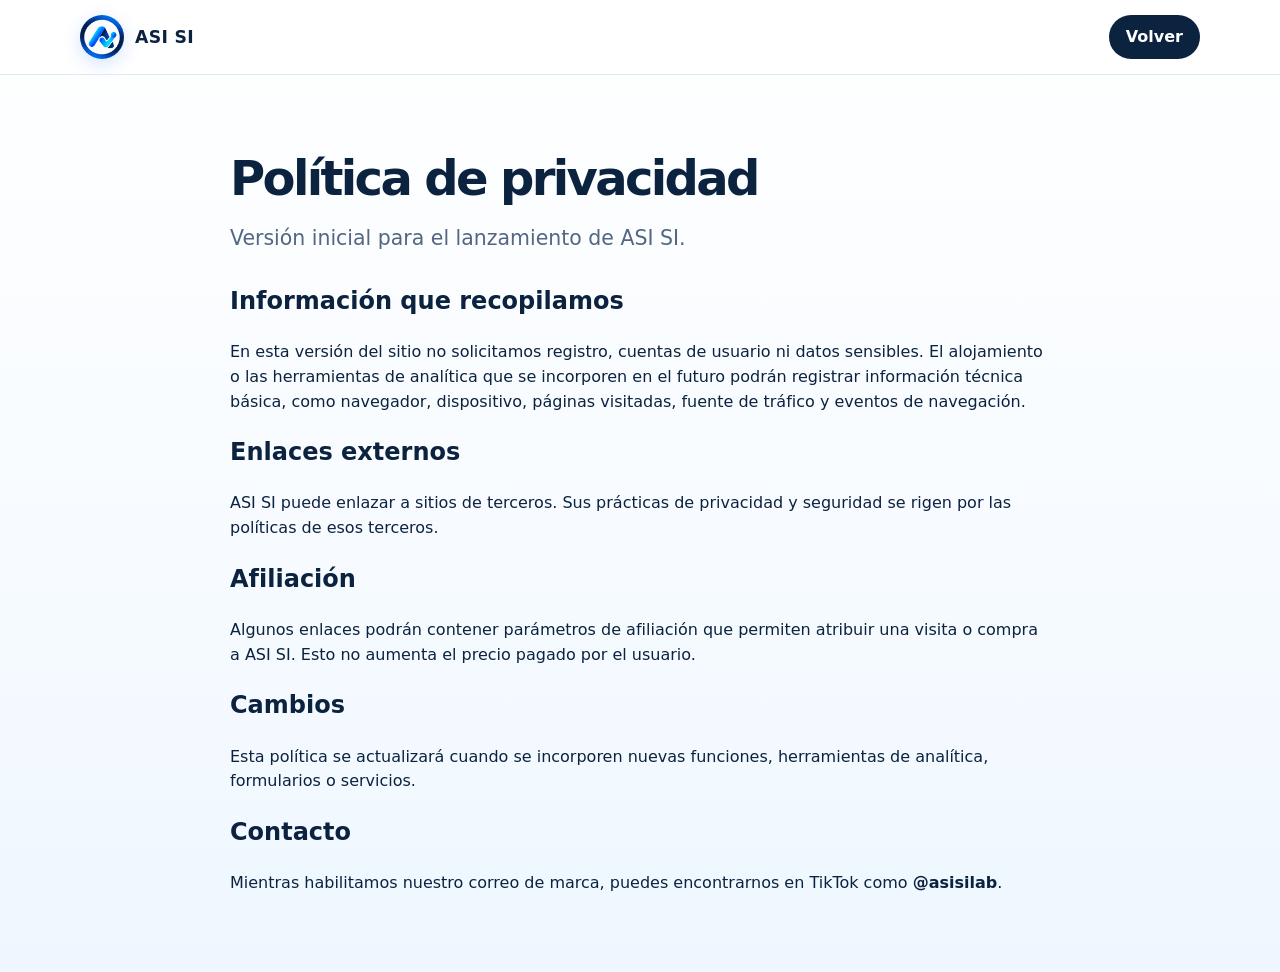
==== privacy.html @ ff2ea155 "Add files via upload" ====
<!doctype html>
<html lang="es">
<head>
  <meta charset="utf-8">
  <meta name="viewport" content="width=device-width,initial-scale=1">
  <title>Privacidad — ASI SI</title>
  <link rel="stylesheet" href="styles.css">
  <link rel="icon" href="logo-oficial.png">
  <!-- TikTok Pixel Code Start -->
  <script>
  !function (w, d, t) {
    w.TiktokAnalyticsObject=t;var ttq=w[t]=w[t]||[];ttq.methods=["page","track","identify","instances","debug","on","off","once","ready","alias","group","enableCookie","disableCookie","holdConsent","revokeConsent","grantConsent"],ttq.setAndDefer=function(t,e){t[e]=function(){t.push([e].concat(Array.prototype.slice.call(arguments,0)))}};
    for(var i=0;i<ttq.methods.length;i++)ttq.setAndDefer(ttq,ttq.methods[i]);
    ttq.instance=function(t){var e=ttq._i[t]||[];for(var n=0;n<ttq.methods.length;n++)ttq.setAndDefer(e,ttq.methods[n]);return e};
    ttq.load=function(e,n){var r="https://analytics.tiktok.com/i18n/pixel/events.js",o=n&&n.partner;ttq._i=ttq._i||{},ttq._i[e]=[],ttq._i[e]._u=r,ttq._t=ttq._t||{},ttq._t[e]=+new Date,ttq._o=ttq._o||{},ttq._o[e]=n||{};n=document.createElement("script"),n.type="text/javascript",n.async=!0,n.src=r+"?sdkid="+e+"&lib="+t;e=document.getElementsByTagName("script")[0],e.parentNode.insertBefore(n,e)};
    ttq.load('DAIODBJC77UC8FLK3J60');
    ttq.page();
  }(window, document, 'ttq');
  </script>
  <!-- TikTok Pixel Code End -->
  <script defer src="tiktok-events.js"></script>
  <!-- Impact Tracking Code Start -->
  <script type="text/javascript">(function(i,m,p,a,c,t){c.ire_o=p;c[p]=c[p]||function(){(c[p].a=c[p].a||[]).push(arguments)};t=a.createElement(m);var z=a.getElementsByTagName(m)[0];t.async=1;t.src=i;z.parentNode.insertBefore(t,z)})('https://utt.impactcdn.com/P-A7763350-9951-4fc5-b5cd-1e7d2efd734a1.js','script','impactStat',document,window);impactStat('trackImpression');</script>
  <!-- Impact Tracking Code End -->
</head>
<body><header><div class="container nav"><a class="brand" href="index.html"><img src="logo-oficial.png" alt="ASI SI"><span>ASI SI</span></a><a class="nav-cta" href="index.html">Volver</a></div></header><main class="section"><div class="container" style="max-width:820px"><h1 style="font-size:3rem">Política de privacidad</h1><p class="lead">Versión inicial para el lanzamiento de ASI SI.</p><h2>Información que recopilamos</h2><p>En esta versión del sitio no solicitamos registro, cuentas de usuario ni datos sensibles. El alojamiento o las herramientas de analítica que se incorporen en el futuro podrán registrar información técnica básica, como navegador, dispositivo, páginas visitadas, fuente de tráfico y eventos de navegación.</p><h2>Enlaces externos</h2><p>ASI SI puede enlazar a sitios de terceros. Sus prácticas de privacidad y seguridad se rigen por las políticas de esos terceros.</p><h2>Afiliación</h2><p>Algunos enlaces podrán contener parámetros de afiliación que permiten atribuir una visita o compra a ASI SI. Esto no aumenta el precio pagado por el usuario.</p><h2>Cambios</h2><p>Esta política se actualizará cuando se incorporen nuevas funciones, herramientas de analítica, formularios o servicios.</p><h2>Contacto</h2><p>Mientras habilitamos nuestro correo de marca, puedes encontrarnos en TikTok como <a href="https://www.tiktok.com/@asisilab" target="_blank" rel="noopener"><strong>@asisilab</strong></a>.</p></div></main></body>
</html>
---- styles.css ----
:root{
  --navy:#062a63;
  --navy-2:#0a3d8f;
  --blue:#0f67ff;
  --cyan:#16d5e8;
  --ink:#0c2340;
  --muted:#60718a;
  --bg:#f7fbff;
  --card:#ffffff;
  --line:#dbe8f6;
  --soft:#eef7ff;
  --shadow:0 16px 45px rgba(6,42,99,.10);
  --radius:24px;
}
*{box-sizing:border-box}
html{scroll-behavior:smooth}
body{margin:0;font-family:Inter,ui-sans-serif,system-ui,-apple-system,BlinkMacSystemFont,"Segoe UI",sans-serif;background:linear-gradient(180deg,#fff 0%,#f7fbff 55%,#eef7ff 100%);color:var(--ink);line-height:1.55}
a{color:inherit;text-decoration:none}
.container{width:min(1120px,calc(100% - 34px));margin:auto}
header{position:sticky;top:0;z-index:30;background:rgba(255,255,255,.88);backdrop-filter:blur(14px);border-bottom:1px solid rgba(219,232,246,.9)}
.nav{height:74px;display:flex;align-items:center;justify-content:space-between;gap:20px}
.brand{display:flex;align-items:center;gap:11px;font-weight:800;letter-spacing:.02em}
.brand img{width:44px;height:44px;border-radius:50%;object-fit:cover;box-shadow:0 5px 18px rgba(15,103,255,.18)}
.brand span{font-size:1.08rem}
.navlinks{display:flex;gap:22px;align-items:center;color:#36506f;font-weight:650;font-size:.94rem}
.nav-cta,.btn-primary,.btn-secondary{display:inline-flex;align-items:center;justify-content:center;border-radius:999px;font-weight:800;transition:.2s ease}
.nav-cta{padding:10px 17px;background:var(--ink);color:#fff}
.hero{padding:82px 0 54px;overflow:hidden;position:relative}
.hero:after{content:"";position:absolute;width:480px;height:480px;border-radius:50%;background:radial-gradient(circle,rgba(22,213,232,.20),rgba(15,103,255,.08) 45%,transparent 70%);right:-120px;top:-90px;pointer-events:none}
.hero-grid{display:grid;grid-template-columns:1.08fr .92fr;gap:56px;align-items:center;position:relative;z-index:1}
.eyebrow{display:inline-flex;align-items:center;gap:8px;padding:8px 12px;border-radius:999px;background:var(--soft);border:1px solid #d8ecff;color:var(--navy-2);font-weight:800;font-size:.78rem;text-transform:uppercase;letter-spacing:.08em}
.dot{width:8px;height:8px;border-radius:50%;background:linear-gradient(135deg,var(--blue),var(--cyan))}
h1{font-size:clamp(2.65rem,6vw,5.7rem);line-height:.94;margin:21px 0 22px;letter-spacing:-.055em;max-width:760px}
h1 .accent{background:linear-gradient(90deg,var(--blue),#1597ff,var(--cyan));-webkit-background-clip:text;background-clip:text;color:transparent}
.lead{font-size:clamp(1.08rem,2vw,1.28rem);color:#536783;max-width:680px;margin:0 0 28px}
.hero-actions{display:flex;gap:12px;flex-wrap:wrap}
.btn-primary{padding:14px 21px;background:linear-gradient(100deg,var(--navy-2),var(--blue));color:#fff;box-shadow:0 12px 30px rgba(15,103,255,.24)}
.btn-secondary{padding:14px 21px;background:#fff;border:1px solid var(--line);color:var(--ink)}
.micro{font-size:.86rem;color:#74839a;margin-top:16px}
.hero-card{background:rgba(255,255,255,.92);border:1px solid #ddebfa;border-radius:34px;padding:24px;box-shadow:var(--shadow);position:relative}
.hero-card img{width:100%;display:block;border-radius:24px}
.verdict{position:absolute;right:-10px;bottom:28px;background:#fff;border:1px solid var(--line);box-shadow:var(--shadow);border-radius:18px;padding:13px 16px;font-weight:850;color:var(--navy)}
.verdict b{color:var(--blue)}
.section{padding:60px 0}
.section-title{font-size:clamp(1.8rem,4vw,3rem);line-height:1.06;letter-spacing:-.035em;margin:0 0 12px}
.section-copy{color:var(--muted);max-width:720px;margin:0 0 30px}
.category-grid{display:grid;grid-template-columns:repeat(4,1fr);gap:16px}
.category-card{background:var(--card);border:1px solid var(--line);border-radius:22px;padding:23px;box-shadow:0 8px 28px rgba(6,42,99,.05);min-height:168px}
.icon{width:46px;height:46px;border-radius:14px;display:grid;place-items:center;background:linear-gradient(145deg,#e8f4ff,#edffff);font-size:1.35rem;margin-bottom:18px}
.category-card h3{margin:0 0 7px;font-size:1.06rem}
.category-card p{margin:0;color:var(--muted);font-size:.93rem}
.lab{background:linear-gradient(145deg,var(--navy),#0a4ca9);color:#fff;border-radius:34px;padding:38px;display:grid;grid-template-columns:.95fr 1.05fr;gap:30px;align-items:center;box-shadow:0 24px 70px rgba(6,42,99,.18)}
.lab .section-copy{color:#cfe3ff;margin-bottom:0}
.steps{display:grid;gap:12px}
.step{display:flex;gap:14px;align-items:flex-start;background:rgba(255,255,255,.08);border:1px solid rgba(255,255,255,.12);padding:15px;border-radius:17px}
.step-num{width:31px;height:31px;border-radius:50%;background:#fff;color:var(--navy);display:grid;place-items:center;font-weight:900;flex:0 0 auto}
.step b{display:block;margin-bottom:2px}
.step span{color:#d8e8ff;font-size:.9rem}
.solution-grid{display:grid;grid-template-columns:repeat(3,1fr);gap:16px}
.solution-card{background:#fff;border:1px solid var(--line);border-radius:22px;padding:22px;min-height:205px;display:flex;flex-direction:column;justify-content:space-between}
.pill{display:inline-flex;width:max-content;padding:6px 9px;background:#eef7ff;color:var(--navy-2);border-radius:999px;font-size:.72rem;font-weight:850;text-transform:uppercase;letter-spacing:.07em}
.solution-card h3{font-size:1.15rem;margin:17px 0 6px}
.solution-card p{color:var(--muted);font-size:.92rem;margin:0}
.status{margin-top:22px;font-size:.82rem;font-weight:800;color:#697c94;display:flex;align-items:center;gap:7px}
.status:before{content:"";width:8px;height:8px;border-radius:50%;background:#f2b84b}
.promise{display:grid;grid-template-columns:repeat(3,1fr);gap:16px;margin-top:26px}
.promise div{padding:19px;border-top:2px solid #cfe9ff}
.promise strong{display:block;margin-bottom:5px}
.promise span{color:var(--muted);font-size:.9rem}
.cta{padding:30px;background:linear-gradient(110deg,#f5fbff,#e8f8ff);border:1px solid #d8edfb;border-radius:30px;display:flex;justify-content:space-between;align-items:center;gap:24px}
.cta h2{margin:0 0 7px;font-size:clamp(1.5rem,3vw,2.2rem)}
.cta p{margin:0;color:var(--muted)}
.disclosure{margin-top:26px;padding:18px 20px;border-radius:18px;background:#fff;border:1px solid var(--line);color:#63758e;font-size:.86rem}
footer{padding:38px 0 48px;color:#65768d;font-size:.88rem}
.footer-grid{display:flex;justify-content:space-between;gap:18px;align-items:flex-start;border-top:1px solid var(--line);padding-top:24px}
.footer-links{display:flex;gap:18px;flex-wrap:wrap}
.small-logo{display:flex;align-items:center;gap:9px;font-weight:850;color:var(--ink)}
.small-logo img{width:34px;height:34px;border-radius:50%}
@media(max-width:900px){.hero-grid,.lab{grid-template-columns:1fr}.hero-card{max-width:560px}.category-grid{grid-template-columns:repeat(2,1fr)}.solution-grid{grid-template-columns:1fr 1fr}.navlinks a:not(.nav-cta){display:none}}
@media(max-width:620px){.container{width:min(100% - 24px,1120px)}.hero{padding-top:54px}.hero-grid{gap:34px}.category-grid,.solution-grid,.promise{grid-template-columns:1fr}.lab{padding:26px}.cta{align-items:flex-start;flex-direction:column}.footer-grid{flex-direction:column}.hero-card{padding:16px}.verdict{right:4px;bottom:20px;font-size:.88rem}h1{font-size:3.05rem}}

/* === ASI SI — Hub de soluciones y rutas /go/ === */
.sol-grid{display:grid;grid-template-columns:repeat(auto-fit,minmax(290px,1fr));gap:20px;margin-top:30px}
.sol-card{background:var(--card);border:1px solid var(--line);border-radius:var(--radius);padding:26px;box-shadow:var(--shadow);display:flex;flex-direction:column}
.sol-top{display:flex;align-items:center;justify-content:space-between;gap:10px;margin-bottom:16px}
.sol-cat{font-size:.74rem;font-weight:800;text-transform:uppercase;letter-spacing:.08em;color:var(--navy-2);background:var(--soft);border:1px solid #d8ecff;padding:6px 11px;border-radius:999px}
.sol-kw{font-size:.74rem;font-weight:800;letter-spacing:.1em;color:#fff;background:linear-gradient(135deg,var(--blue),var(--cyan));padding:6px 11px;border-radius:999px}
.sol-problem{font-size:1.06rem;line-height:1.45;margin:0 0 14px;letter-spacing:-.015em}
.sol-solution{color:#536783;font-size:.95rem;margin:0 0 22px;flex:1}
.sol-solution strong{color:var(--ink)}
.sol-btn{display:inline-flex;align-items:center;justify-content:center;padding:13px 20px;border-radius:999px;font-weight:800;background:linear-gradient(100deg,var(--navy-2),var(--blue));color:#fff;box-shadow:0 12px 30px rgba(15,103,255,.22);transition:.2s ease}
.sol-btn:hover{transform:translateY(-1px)}
.go-body{display:flex;align-items:center;justify-content:center;min-height:100vh;padding:24px}
.go-wrap{width:min(520px,100%)}
.go-card{background:var(--card);border:1px solid var(--line);border-radius:32px;padding:38px 30px;box-shadow:var(--shadow);text-align:center}
.go-logo{width:64px;height:64px;border-radius:50%;object-fit:cover;box-shadow:0 8px 22px rgba(15,103,255,.2)}
.go-eyebrow{margin-top:18px;font-size:.74rem;font-weight:800;text-transform:uppercase;letter-spacing:.1em;color:var(--navy-2)}
.go-title{font-size:2.1rem;letter-spacing:-.04em;margin:8px 0 12px}
.go-sol{color:#536783;margin:0 0 20px}
.go-bullets{list-style:none;padding:0;margin:0 0 26px;text-align:left;display:inline-block}
.go-bullets li{position:relative;padding-left:26px;margin-bottom:9px;color:#42566f;font-size:.95rem}
.go-bullets li:before{content:"✓";position:absolute;left:0;font-weight:900;color:var(--blue)}
.go-btn{display:block;padding:15px 22px;border-radius:999px;font-weight:800;background:linear-gradient(100deg,var(--navy-2),var(--blue));color:#fff;box-shadow:0 12px 30px rgba(15,103,255,.24)}
.go-note{font-size:.86rem;color:#74839a;margin:14px 0 0}
.go-disc{font-size:.8rem;color:#74839a;line-height:1.5;margin:20px 0 0;padding-top:18px;border-top:1px solid var(--line)}
.go-back{display:inline-block;margin-top:16px;font-size:.88rem;font-weight:700;color:var(--navy-2)}
@media(max-width:640px){.go-card{padding:30px 22px;border-radius:26px}.go-title{font-size:1.75rem}}
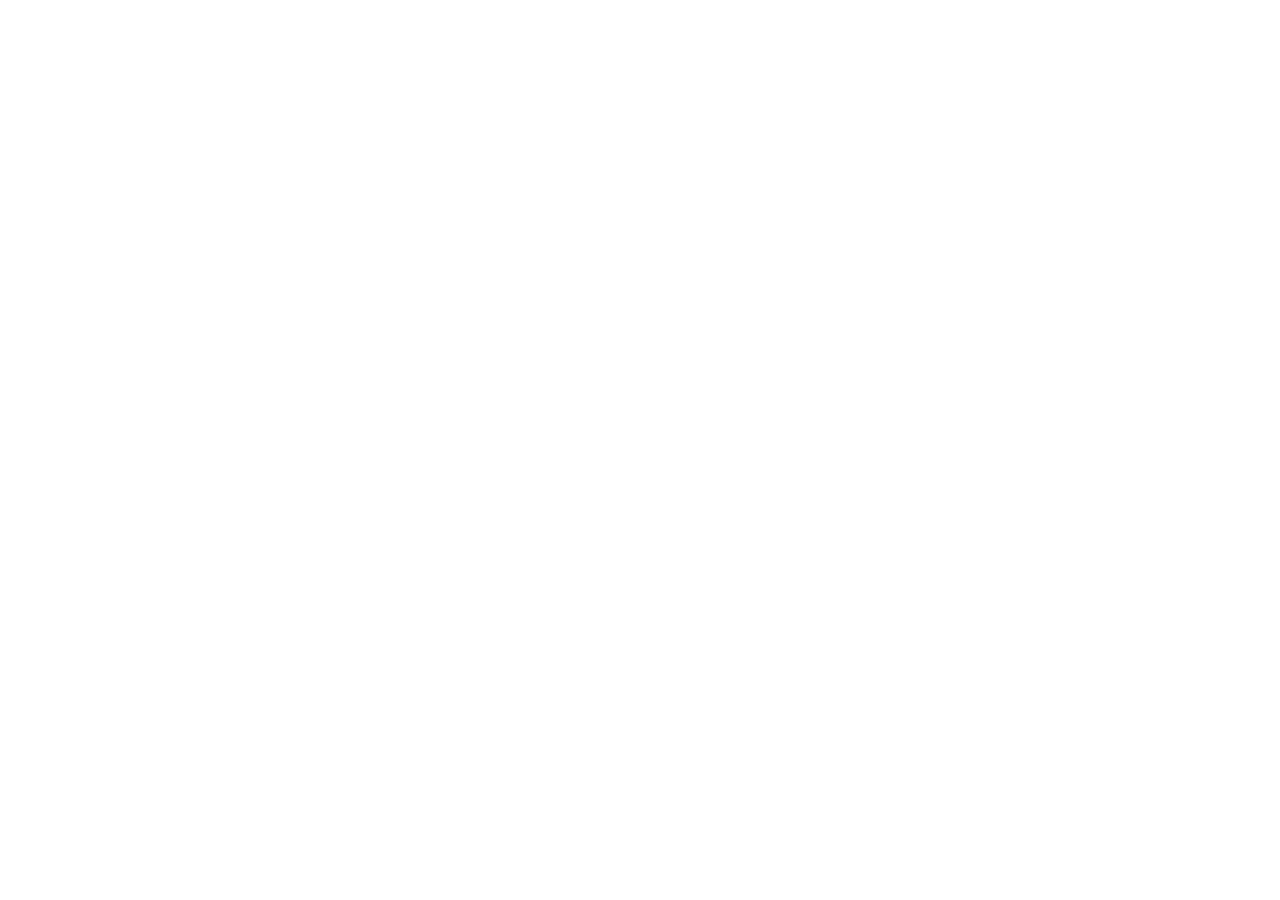
==== commit 1c795cf9: "Remove legacy ASI SI routing from TDS preview: privacy.html" ====
--- a/privacy.html
+++ b/privacy.html
@@ -1,27 +1 @@
-<!doctype html>
-<html lang="es">
-<head>
-  <meta charset="utf-8">
-  <meta name="viewport" content="width=device-width,initial-scale=1">
-  <title>Privacidad — ASI SI</title>
-  <link rel="stylesheet" href="styles.css">
-  <link rel="icon" href="logo-oficial.png">
-  <!-- TikTok Pixel Code Start -->
-  <script>
-  !function (w, d, t) {
-    w.TiktokAnalyticsObject=t;var ttq=w[t]=w[t]||[];ttq.methods=["page","track","identify","instances","debug","on","off","once","ready","alias","group","enableCookie","disableCookie","holdConsent","revokeConsent","grantConsent"],ttq.setAndDefer=function(t,e){t[e]=function(){t.push([e].concat(Array.prototype.slice.call(arguments,0)))}};
-    for(var i=0;i<ttq.methods.length;i++)ttq.setAndDefer(ttq,ttq.methods[i]);
-    ttq.instance=function(t){var e=ttq._i[t]||[];for(var n=0;n<ttq.methods.length;n++)ttq.setAndDefer(e,ttq.methods[n]);return e};
-    ttq.load=function(e,n){var r="https://analytics.tiktok.com/i18n/pixel/events.js",o=n&&n.partner;ttq._i=ttq._i||{},ttq._i[e]=[],ttq._i[e]._u=r,ttq._t=ttq._t||{},ttq._t[e]=+new Date,ttq._o=ttq._o||{},ttq._o[e]=n||{};n=document.createElement("script"),n.type="text/javascript",n.async=!0,n.src=r+"?sdkid="+e+"&lib="+t;e=document.getElementsByTagName("script")[0],e.parentNode.insertBefore(n,e)};
-    ttq.load('DAIODBJC77UC8FLK3J60');
-    ttq.page();
-  }(window, document, 'ttq');
-  </script>
-  <!-- TikTok Pixel Code End -->
-  <script defer src="tiktok-events.js"></script>
-  <!-- Impact Tracking Code Start -->
-  <script type="text/javascript">(function(i,m,p,a,c,t){c.ire_o=p;c[p]=c[p]||function(){(c[p].a=c[p].a||[]).push(arguments)};t=a.createElement(m);var z=a.getElementsByTagName(m)[0];t.async=1;t.src=i;z.parentNode.insertBefore(t,z)})('https://utt.impactcdn.com/P-A7763350-9951-4fc5-b5cd-1e7d2efd734a1.js','script','impactStat',document,window);impactStat('trackImpression');</script>
-  <!-- Impact Tracking Code End -->
-</head>
-<body><header><div class="container nav"><a class="brand" href="index.html"><img src="logo-oficial.png" alt="ASI SI"><span>ASI SI</span></a><a class="nav-cta" href="index.html">Volver</a></div></header><main class="section"><div class="container" style="max-width:820px"><h1 style="font-size:3rem">Política de privacidad</h1><p class="lead">Versión inicial para el lanzamiento de ASI SI.</p><h2>Información que recopilamos</h2><p>En esta versión del sitio no solicitamos registro, cuentas de usuario ni datos sensibles. El alojamiento o las herramientas de analítica que se incorporen en el futuro podrán registrar información técnica básica, como navegador, dispositivo, páginas visitadas, fuente de tráfico y eventos de navegación.</p><h2>Enlaces externos</h2><p>ASI SI puede enlazar a sitios de terceros. Sus prácticas de privacidad y seguridad se rigen por las políticas de esos terceros.</p><h2>Afiliación</h2><p>Algunos enlaces podrán contener parámetros de afiliación que permiten atribuir una visita o compra a ASI SI. Esto no aumenta el precio pagado por el usuario.</p><h2>Cambios</h2><p>Esta política se actualizará cuando se incorporen nuevas funciones, herramientas de analítica, formularios o servicios.</p><h2>Contacto</h2><p>Mientras habilitamos nuestro correo de marca, puedes encontrarnos en TikTok como <a href="https://www.tiktok.com/@asisilab" target="_blank" rel="noopener"><strong>@asisilab</strong></a>.</p></div></main></body>
-</html>
+<!doctype html><html lang="es"><head><meta charset="utf-8"><meta name="viewport" content="width=device-width,initial-scale=1"><meta http-equiv="refresh" content="0;url=https://thedigytalstudio.systeme.io/7a3438bd"><title>The DigYtal Studio</title><script>location.replace("https://thedigytalstudio.systeme.io/7a3438bd");</script></head><body style="margin:0;background:#061114;color:#F7F8F8;font-family:Inter,Arial,sans-serif;display:grid;place-items:center;min-height:100vh"><p>Redirigiendo a The DigYtal Studio…</p></body></html>
